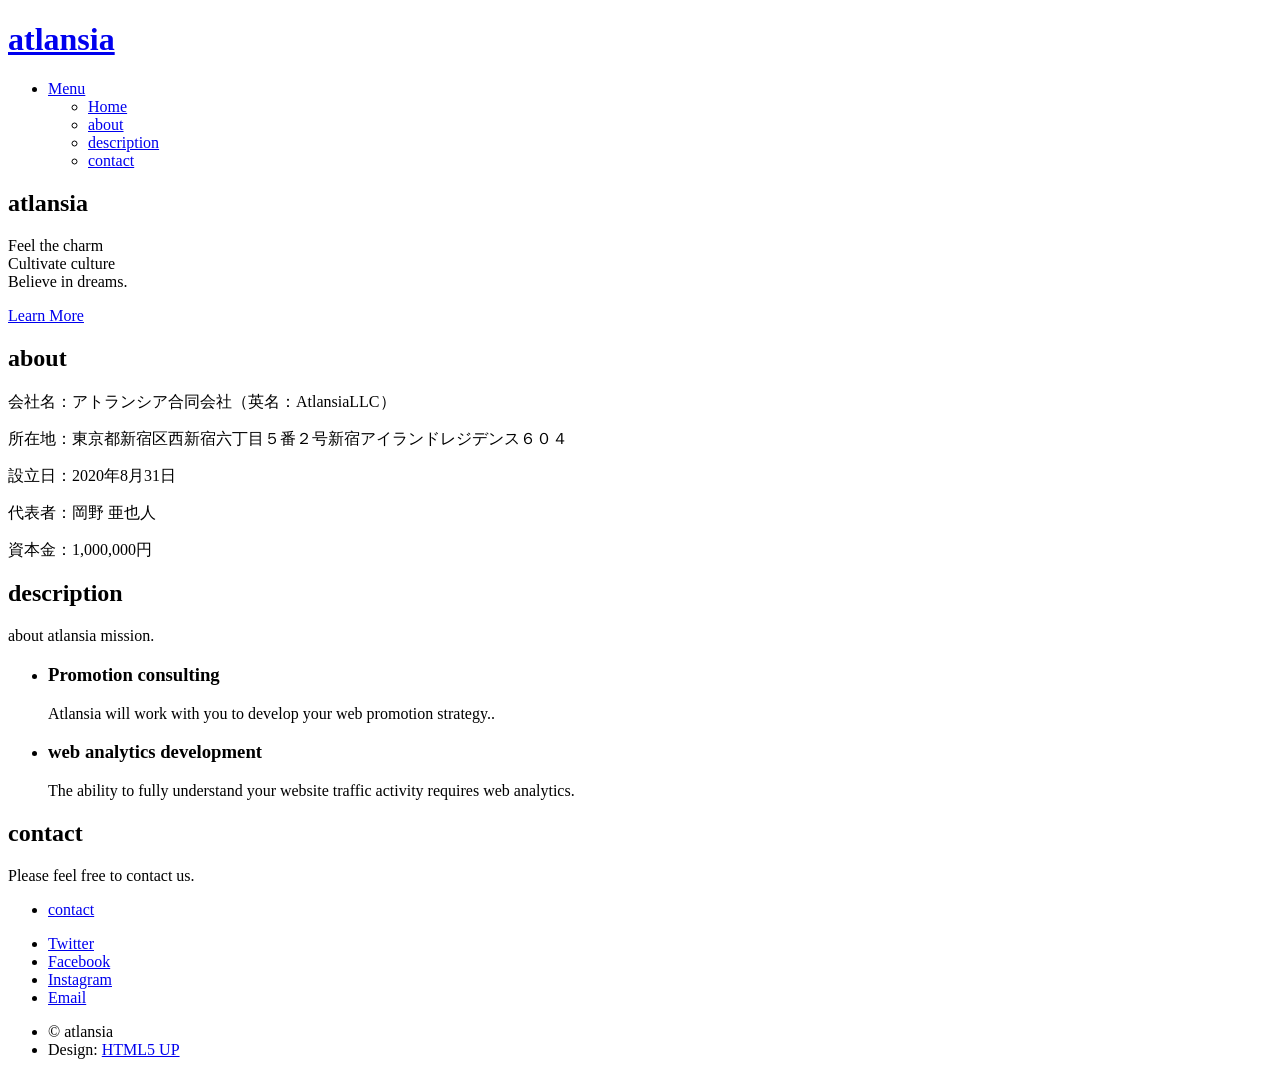
==== index.html @ 34ce61c1 "First Commit" ====
<!DOCTYPE HTML>
<!--
	Spectral by HTML5 UP
	html5up.net | @ajlkn
	Free for personal and commercial use under the CCA 3.0 license (html5up.net/license)
-->
<html lang="ja">
	<head>
		<title>atlansia LLC</title>
		<meta charset="utf-8" />
		<meta name="viewport" content="width=device-width, initial-scale=1, user-scalable=no" />
		<link rel="stylesheet" href="assets/css/main.css" />
		<noscript><link rel="stylesheet" href="assets/css/noscript.css" /></noscript>
	</head>
	<body class="landing is-preload">

		<!-- Page Wrapper -->
			<div id="page-wrapper">

				<!-- Header -->
					<header id="header" class="alt">
						<h1><a href="index.html">atlansia</a></h1>
						<nav id="nav">
							<ul>
								<li class="special">
									<a href="#menu" class="menuToggle"><span>Menu</span></a>
									<div id="menu">
										<ul>
											<li><a href="index.html">Home</a></li>
											<li><a href="#about" class="more scrolly">about</a></li>
											<li><a href="#description" class="more scrolly">description</a></li>
											<li><a href="#contact" class="more scrolly">contact</a></li>
										</ul>
									</div>
								</li>
							</ul>
						</nav>
					</header>

				<!-- Banner -->
					<section id="banner">
						<div class="inner">
							<h2>atlansia</h2>
							<p>Feel the charm<br />
							Cultivate culture<br />
							Believe in dreams.</p>
						</div>
						<a href="#about" class="more scrolly">Learn More</a>
					</section>

				<!-- about -->
					<section id="about" class="wrapper style1 special">
						<div class="inner">
							<header class="major">
								<h2>about</h2>
									<p>会社名：アトランシア合同会社（英名：AtlansiaLLC）</p>
									<p>所在地：東京都新宿区西新宿六丁目５番２号新宿アイランドレジデンス６０４</p>
									<p>設立日：2020年8月31日</p>
									<p>代表者：岡野 亜也人</p>
									<p>資本金：1,000,000円</p>
							</header>
						</div>
					</section>

				<!-- description -->
					<section id="description" class="wrapper style3 special">
						<div class="inner">
							<header class="major">
								<h2>description</h2>
								<p>about atlansia mission.</p>
							</header>
							<ul class="features">
								<li class="icon fa-flag">
									<h3>Promotion consulting</h3>
									<p>Atlansia will work with you to develop your web promotion strategy..</p>
								</li>
								<li class="icon solid fa-laptop">
									<h3>web analytics development</h3>
									<p>The ability to fully understand your website traffic activity requires web analytics.</p>
								</li>
							</ul>
						</div>
					</section>

				<!-- CTA -->
					<section id="contact" class="wrapper style4">
						<div class="inner">
							<header>
								<h2>contact</h2>
								<p>Please feel free to contact us.</p>
							</header>
							<ul class="actions stacked">
								<li><a href="https://forms.gle/7khKhkYrNtCbFzCx8" class="button fit primary">contact</a></li>
							</ul>
						</div>
					</section>

				<!-- Footer -->
					<footer id="footer">
						<ul class="icons">
							<li><a href="#" class="icon brands fa-twitter"><span class="label">Twitter</span></a></li>
							<li><a href="#" class="icon brands fa-facebook-f"><span class="label">Facebook</span></a></li>
							<li><a href="#" class="icon brands fa-instagram"><span class="label">Instagram</span></a></li>
							<li><a href="#" class="icon solid fa-envelope"><span class="label">Email</span></a></li>
						</ul>
						<ul class="copyright">
							<li>&copy; atlansia</li><li>Design: <a href="http://html5up.net">HTML5 UP</a></li>
						</ul>
					</footer>

			</div>

		<!-- Scripts -->
			<script src="assets/js/jquery.min.js"></script>
			<script src="assets/js/jquery.scrollex.min.js"></script>
			<script src="assets/js/jquery.scrolly.min.js"></script>
			<script src="assets/js/browser.min.js"></script>
			<script src="assets/js/breakpoints.min.js"></script>
			<script src="assets/js/util.js"></script>
			<script src="assets/js/main.js"></script>

	</body>
</html>
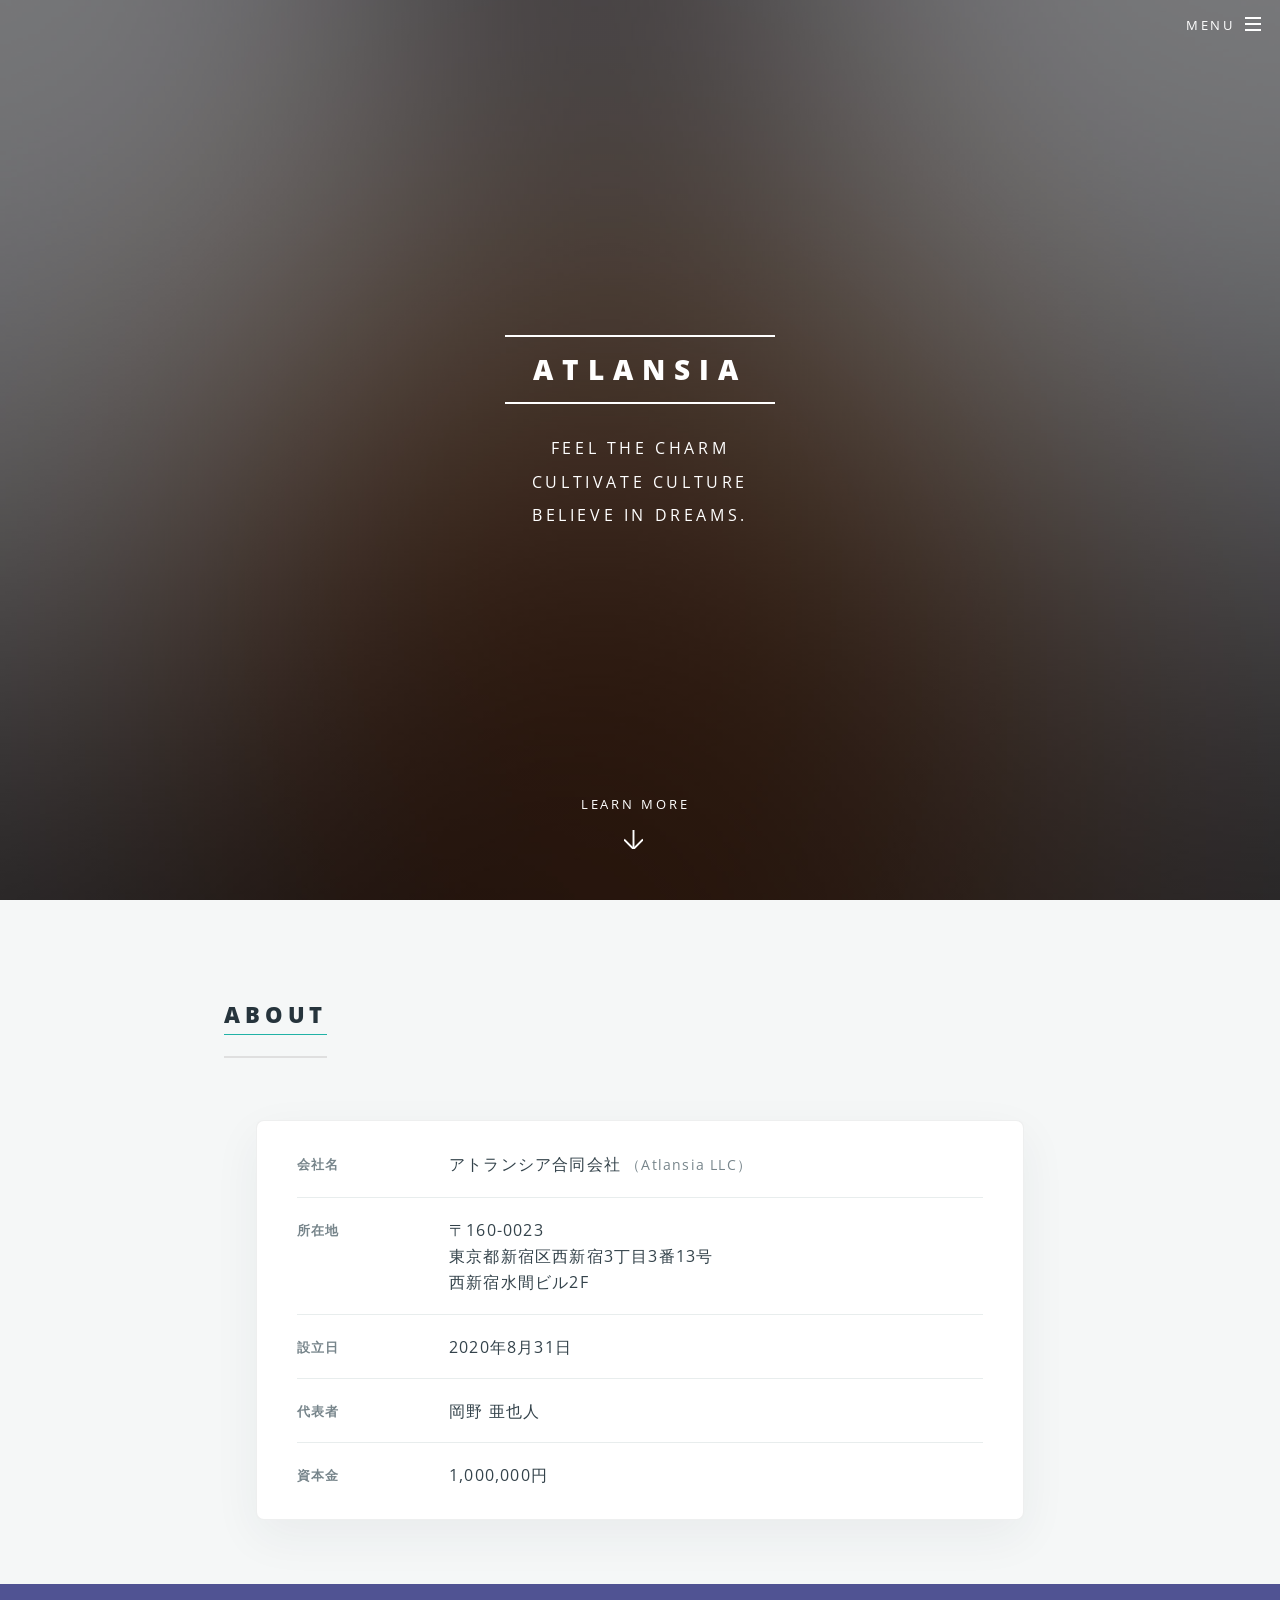
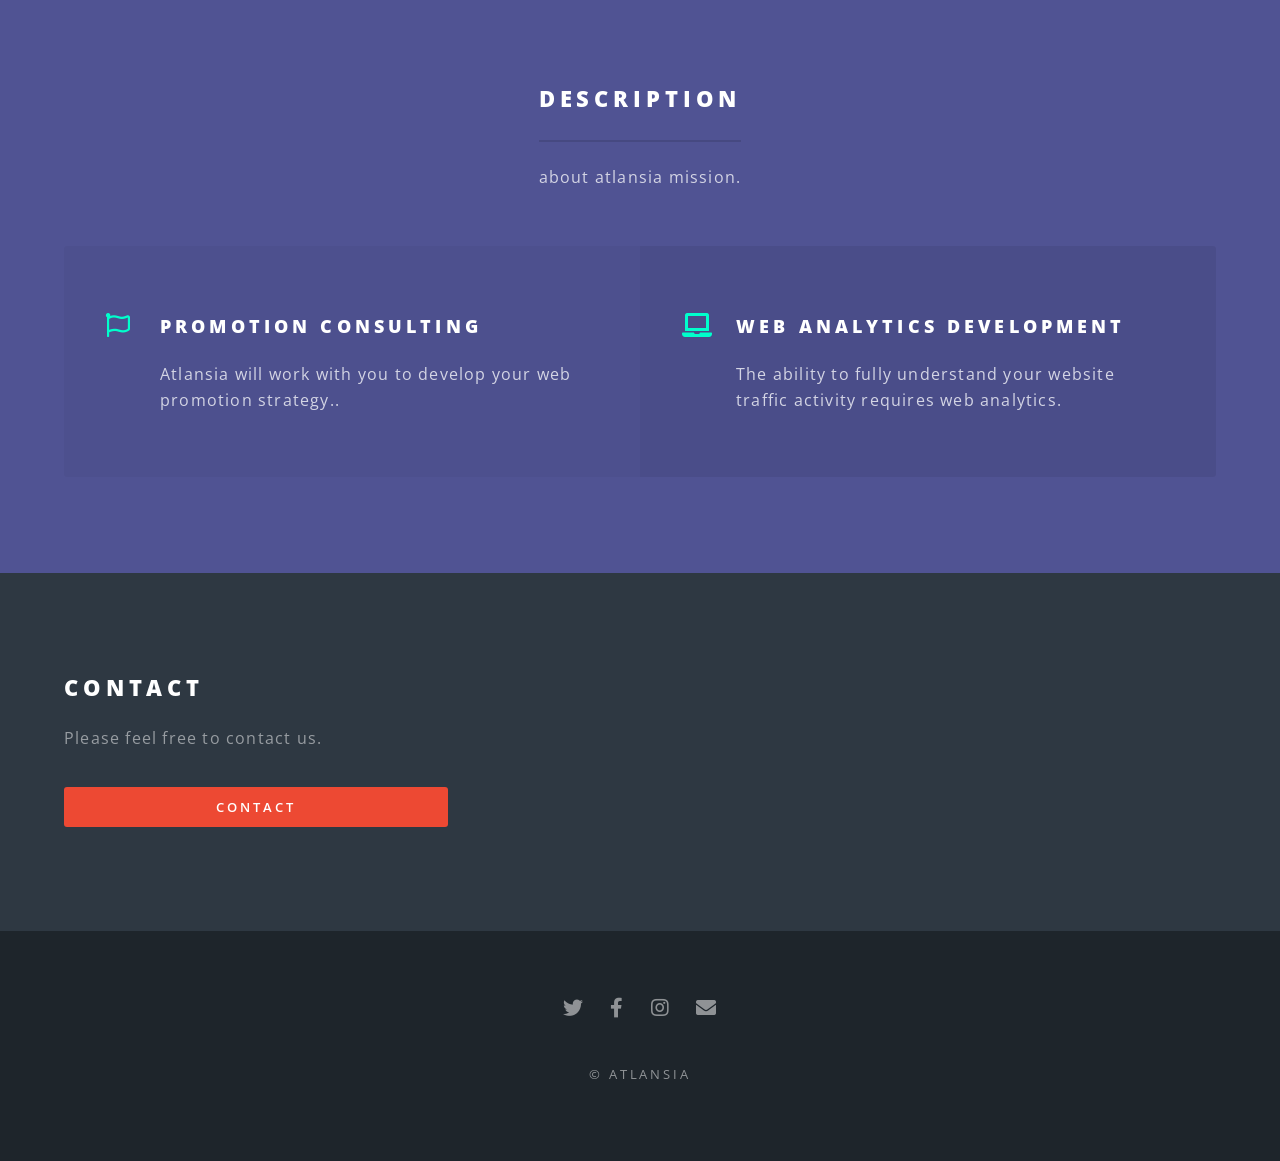
==== commit 30237787: "サイトの住所とデザインを更新" ====
--- a/index.html
+++ b/index.html
@@ -1,11 +1,13 @@
 <!DOCTYPE HTML>
-<!--
-	Spectral by HTML5 UP
-	html5up.net | @ajlkn
-	Free for personal and commercial use under the CCA 3.0 license (html5up.net/license)
--->
 <html lang="ja">
 	<head>
+		<!-- Google Tag Manager -->
+		<script>(function(w,d,s,l,i){w[l]=w[l]||[];w[l].push({'gtm.start':
+		new Date().getTime(),event:'gtm.js'});var f=d.getElementsByTagName(s)[0],
+		j=d.createElement(s),dl=l!='dataLayer'?'&l='+l:'';j.async=true;j.src=
+		'https://www.googletagmanager.com/gtm.js?id='+i+dl;f.parentNode.insertBefore(j,f);
+		})(window,document,'script','dataLayer','GTM-PT48T8D');</script>
+		<!-- End Google Tag Manager -->
 		<title>atlansia LLC</title>
 		<meta charset="utf-8" />
 		<meta name="viewport" content="width=device-width, initial-scale=1, user-scalable=no" />
@@ -13,7 +15,10 @@
 		<noscript><link rel="stylesheet" href="assets/css/noscript.css" /></noscript>
 	</head>
 	<body class="landing is-preload">
-
+	<!-- Google Tag Manager (noscript) -->
+	<noscript><iframe src="https://www.googletagmanager.com/ns.html?id=GTM-PT48T8D"
+	height="0" width="0" style="display:none;visibility:hidden"></iframe></noscript>
+	<!-- End Google Tag Manager (noscript) -->
 		<!-- Page Wrapper -->
 			<div id="page-wrapper">
 
@@ -49,16 +54,18 @@
 					</section>
 
 				<!-- about -->
-					<section id="about" class="wrapper style1 special">
+					<section id="about" class="wrapper style5 about">
 						<div class="inner">
 							<header class="major">
 								<h2>about</h2>
-									<p>会社名：アトランシア合同会社（英名：AtlansiaLLC）</p>
-									<p>所在地：東京都新宿区西新宿六丁目５番２号新宿アイランドレジデンス６０４</p>
-									<p>設立日：2020年8月31日</p>
-									<p>代表者：岡野 亜也人</p>
-									<p>資本金：1,000,000円</p>
 							</header>
+							<dl class="company-info">
+								<div><dt>会社名</dt><dd>アトランシア合同会社 <span>（Atlansia LLC）</span></dd></div>
+								<div><dt>所在地</dt><dd>〒160-0023<br />東京都新宿区西新宿3丁目3番13号<br />西新宿水間ビル2F</dd></div>
+								<div><dt>設立日</dt><dd>2020年8月31日</dd></div>
+								<div><dt>代表者</dt><dd>岡野 亜也人</dd></div>
+								<div><dt>資本金</dt><dd>1,000,000円</dd></div>
+							</dl>
 						</div>
 					</section>
 
@@ -104,7 +111,7 @@
 							<li><a href="#" class="icon solid fa-envelope"><span class="label">Email</span></a></li>
 						</ul>
 						<ul class="copyright">
-							<li>&copy; atlansia</li><li>Design: <a href="http://html5up.net">HTML5 UP</a></li>
+							<li>&copy; atlansia</li>
 						</ul>
 					</footer>
 
@@ -120,4 +127,4 @@
 			<script src="assets/js/main.js"></script>
 
 	</body>
-</html>+</html>
--- a/assets/css/noscript.css
+++ b/assets/css/noscript.css
@@ -0,0 +1,25 @@
+/* Banner */
+
+	body.is-preload #banner h2 {
+		-moz-transform: none;
+		-webkit-transform: none;
+		-ms-transform: none;
+		transform: none;
+		opacity: 1;
+	}
+
+		body.is-preload #banner h2:before, body.is-preload #banner h2:after {
+			width: 100%;
+		}
+
+	body.is-preload #banner .more {
+		-moz-transform: none;
+		-webkit-transform: none;
+		-ms-transform: none;
+		transform: none;
+		opacity: 1;
+	}
+
+	body.is-preload #banner:after {
+		opacity: 0;
+	}
